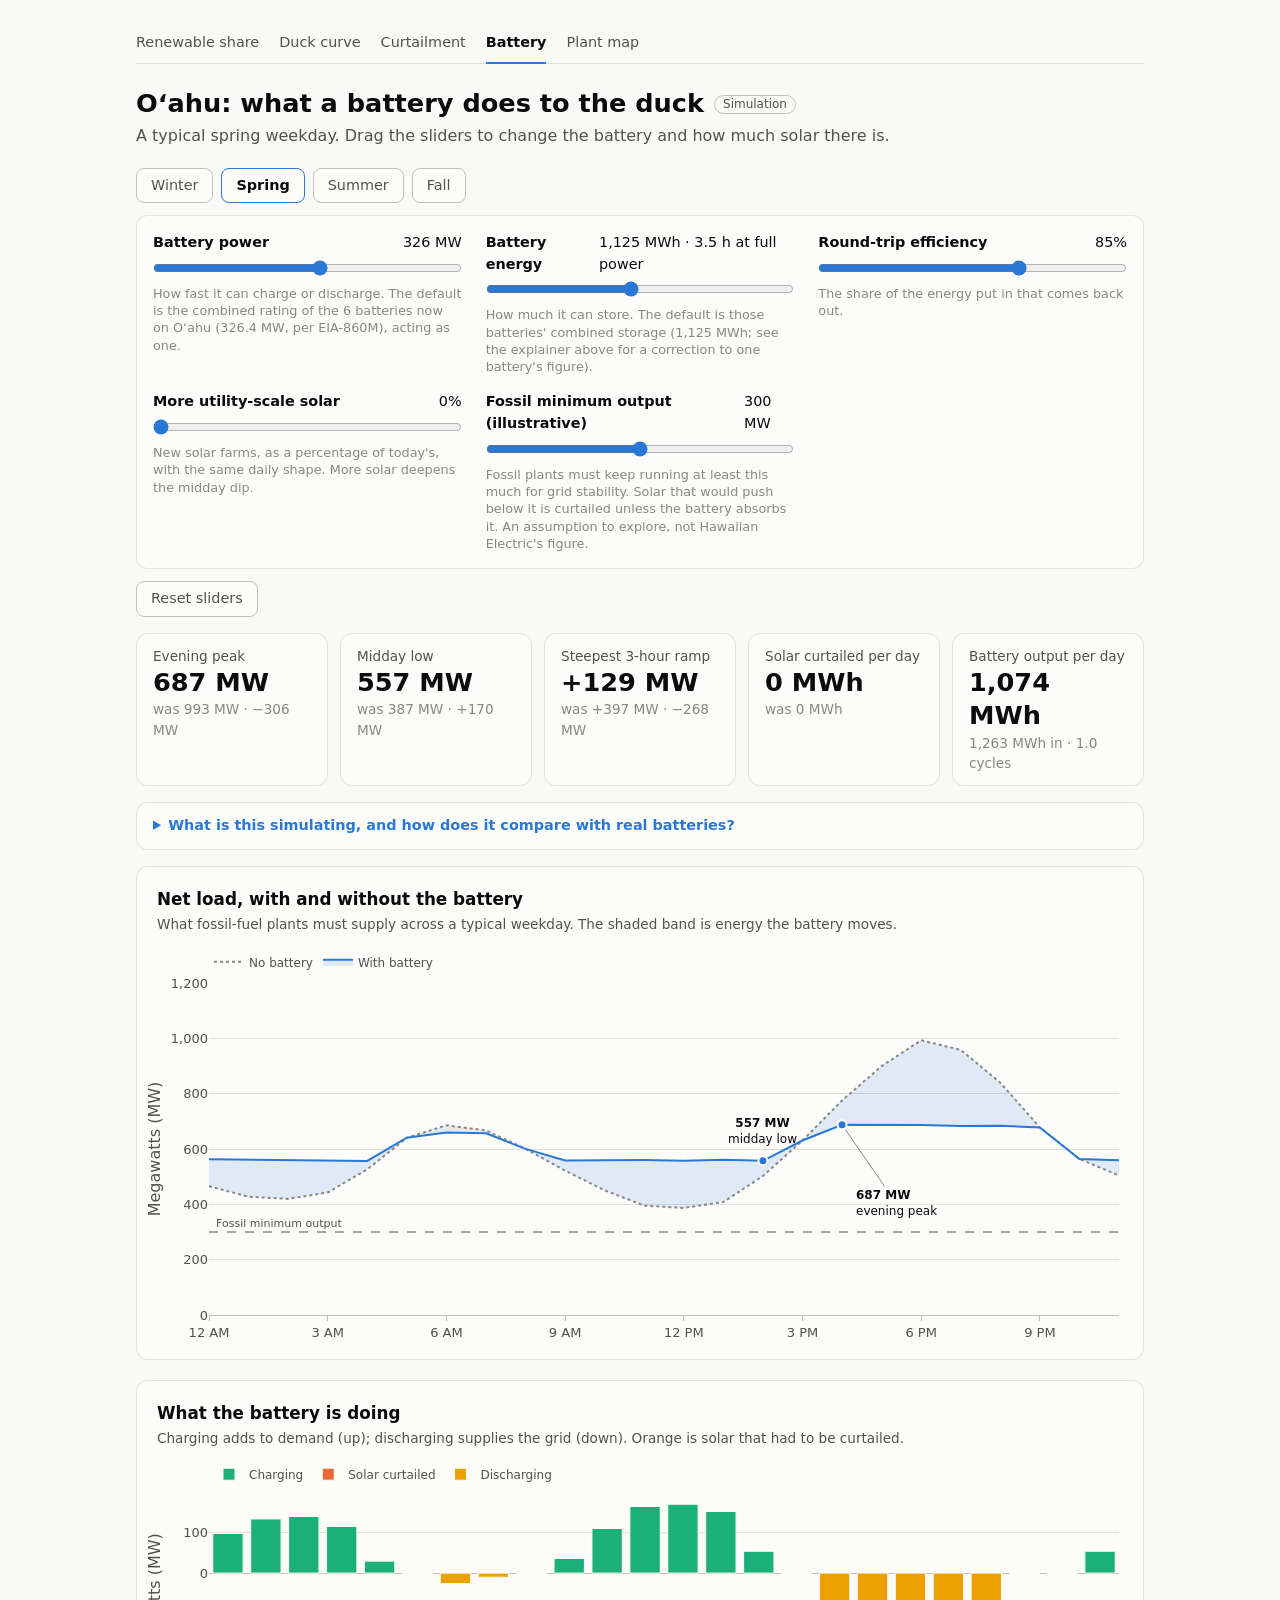
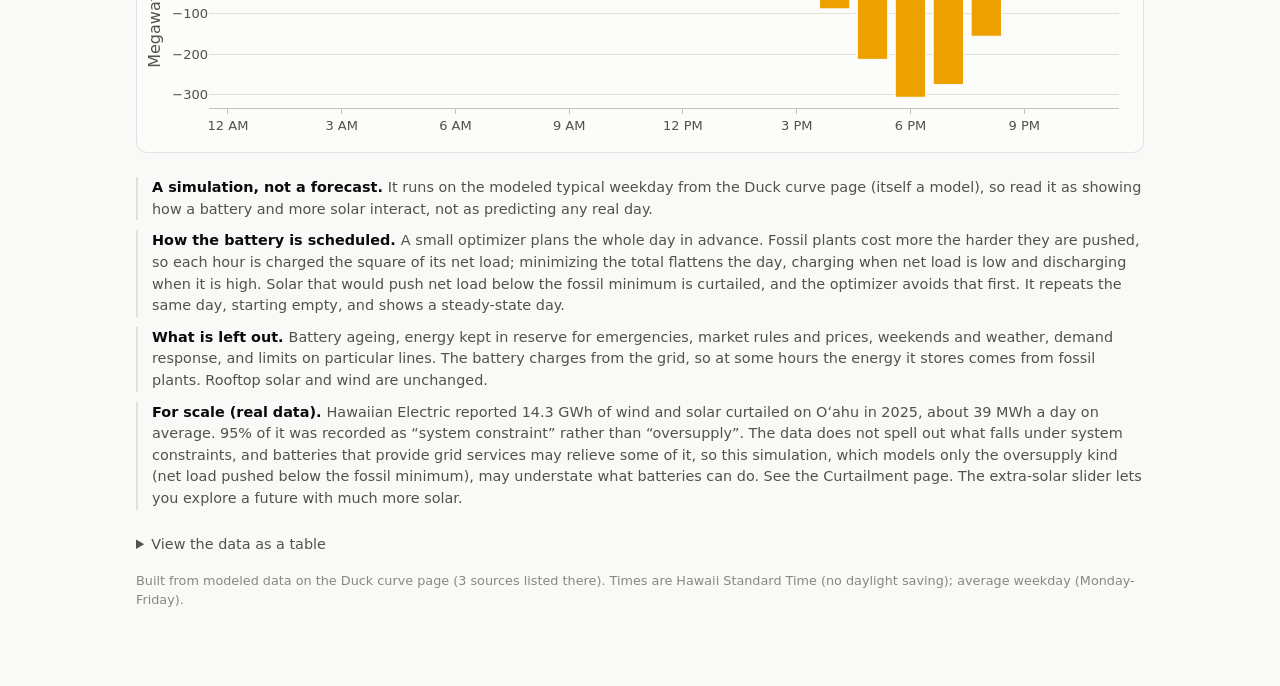
==== web/battery.html @ f2f9162c "init commit 5 tabs for different simulations, data visualization, and info dumps" ====
<!doctype html>
<html lang="en">
  <head>
    <meta charset="utf-8" />
    <meta name="viewport" content="width=device-width, initial-scale=1" />
    <title>Hawaiʻi grid: battery</title>
    <link rel="stylesheet" href="css/style.css" />
    <script src="https://cdn.plot.ly/plotly-2.35.2.min.js" charset="utf-8"></script>
  </head>
  <body>
    <main class="page">
      <nav class="site-nav" aria-label="Charts">
        <a href="index.html">Renewable share</a>
        <a href="duck_curve.html">Duck curve</a>
        <a href="curtailment.html">Curtailment</a>
        <a href="battery.html" aria-current="page">Battery</a>
        <a href="map.html">Plant map</a>
      </nav>

      <h1><span id="title">What a battery does to the duck</span><span class="tag">Simulation</span></h1>
      <p class="subtitle" id="subtitle">Loading…</p>

      <div class="controls" id="season-controls" role="radiogroup" aria-label="Season"></div>

      <div class="sliders" id="sliders"></div>
      <button type="button" class="reset" id="reset">Reset sliders</button>

      <div class="stats" id="stats" aria-live="polite"></div>

      <details class="explainer">
        <summary>What is this simulating, and how does it compare with real batteries?</summary>
        <div id="battery-explainer-body"></div>
      </details>

      <section class="card" style="margin-top: 16px">
        <h2>Net load, with and without the battery</h2>
        <p class="chart-desc">What fossil-fuel plants must supply across a typical weekday. The shaded band is energy the battery moves.</p>
        <div id="chart-net" class="chart" style="height: 420px" role="img"
             aria-label="Line chart of hourly net load with and without the battery."></div>
      </section>

      <section class="card">
        <h2>What the battery is doing</h2>
        <p class="chart-desc">Charging adds to demand (up); discharging supplies the grid (down). Orange is solar that had to be curtailed.</p>
        <div id="chart-battery" class="chart" style="height: 300px" role="img"
             aria-label="Bar chart of hourly battery charging, discharging and curtailed solar."></div>
      </section>

      <ul class="notes" id="notes"></ul>

      <details>
        <summary>View the data as a table</summary>
        <div class="table-wrap">
          <table id="data-table"></table>
        </div>
      </details>

      <p class="source" id="source"></p>
    </main>

    <script type="module" src="js/battery.js"></script>
  </body>
</html>
---- web/css/style.css ----
/* Colors are defined once as roles; dark mode swaps them in one place.
   common.js reads these same variables so the Plotly chart matches the page. */
:root {
  color-scheme: light;
  --page: #f9f9f7;
  --surface: #fcfcfb;
  --text-primary: #0b0b0b;
  --text-secondary: #52514e;
  --muted: #898781;
  --grid: #e1e0d9;
  --axis: #c3c2b7;
  --border: rgba(11, 11, 11, 0.10);
  --series-1: #2a78d6;
  --series-2: #eb6834;
  --series-3: #1baf7a;
  --series-4: #eda100;
  --series-5: #e87ba4;
}

@media (prefers-color-scheme: dark) {
  :root {
    color-scheme: dark;
    --page: #0d0d0d;
    --surface: #1a1a19;
    --text-primary: #ffffff;
    --text-secondary: #c3c2b7;
    --muted: #898781;
    --grid: #2c2c2a;
    --axis: #383835;
    --border: rgba(255, 255, 255, 0.10);
    --series-1: #3987e5;
    --series-2: #d95926;
    --series-3: #199e70;
    --series-4: #c98500;
    --series-5: #d55181;
  }
}

* {
  box-sizing: border-box;
}

body {
  margin: 0;
  background: var(--page);
  color: var(--text-primary);
  font-family: system-ui, -apple-system, "Segoe UI", sans-serif;
  line-height: 1.5;
}

.page {
  max-width: 1040px;
  margin: 0 auto;
  padding: 32px 16px 64px;
}

/* A chart with an "About this data" panel beside it (stacked underneath on narrower screens). */
.page-wide {
  max-width: 1240px;
}

.with-panel {
  display: grid;
  grid-template-columns: minmax(0, 1fr);
  gap: 20px;
  align-items: start;
}

@media (min-width: 1100px) {
  .with-panel {
    grid-template-columns: minmax(0, 1fr) 320px;
  }
}

.info-panel {
  padding: 16px;
  background: var(--surface);
  border: 1px solid var(--border);
  border-radius: 12px;
  font-size: 0.9rem;
}

.info-panel h2 {
  margin: 0 0 8px;
  font-size: 1.05rem;
}

.info-panel h3 {
  margin: 16px 0 4px;
  font-size: 0.9rem;
}

.info-panel p,
.info-panel li {
  margin: 0 0 8px;
  color: var(--text-secondary);
}

.info-panel ul {
  margin: 0;
  padding-left: 18px;
}

.facts {
  margin: 0;
}

.facts dt {
  margin-top: 10px;
  font-weight: 600;
}

.facts dd {
  margin: 2px 0 0;
  color: var(--text-secondary);
}

/* A short "what does this term mean?" box, closed until the reader wants it. */
details.explainer {
  margin: 16px 0 0;
  padding: 12px 16px;
  background: var(--surface);
  border: 1px solid var(--border);
  border-radius: 12px;
  font-size: 0.9rem;
}

details.explainer summary {
  color: var(--series-1);
  font-weight: 600;
}

details.explainer p {
  margin: 8px 0 0;
  color: var(--text-secondary);
}

details.explainer .explainer-sources {
  color: var(--muted);
  font-size: 0.8rem;
}

details.explainer a {
  color: var(--series-1);
}

.info-panel details {
  margin-top: 14px;
  padding-top: 12px;
  border-top: 1px solid var(--grid);
}

.info-panel summary {
  color: var(--series-1);
  font-weight: 600;
}

.site-nav {
  display: flex;
  gap: 20px;
  margin: 0 0 24px;
  border-bottom: 1px solid var(--grid);
  font-size: 0.9rem;
}

.site-nav a {
  padding: 0 0 8px;
  margin-bottom: -1px;
  border-bottom: 2px solid transparent;
  color: var(--text-secondary);
  text-decoration: none;
}

.site-nav a:hover {
  color: var(--text-primary);
}

.site-nav a[aria-current="page"] {
  border-bottom-color: var(--series-1);
  color: var(--text-primary);
  font-weight: 600;
}

.tag {
  display: inline-block;
  margin-left: 10px;
  padding: 1px 8px;
  border: 1px solid var(--axis);
  border-radius: 999px;
  color: var(--text-secondary);
  font-size: 0.75rem;
  font-weight: 500;
  vertical-align: middle;
}

h1 {
  margin: 0 0 4px;
  font-size: 1.6rem;
  font-weight: 600;
  line-height: 1.25;
}

.subtitle {
  margin: 0 0 20px;
  color: var(--text-secondary);
}

.card {
  background: var(--surface);
  border: 1px solid var(--border);
  border-radius: 12px;
  padding: 12px 8px 4px;
}

#chart {
  width: 100%;
  height: 520px;
}

.card + .card {
  margin-top: 20px;
}

.card h2 {
  margin: 8px 12px 0;
  font-size: 1.05rem;
  font-weight: 600;
}

.chart-desc {
  margin: 2px 12px 0;
  color: var(--text-secondary);
  font-size: 0.85rem;
}

.chart {
  width: 100%;
}

.controls {
  display: flex;
  flex-wrap: wrap;
  gap: 8px;
  margin: 0 0 12px;
}

.controls button {
  padding: 6px 14px;
  border: 1px solid var(--axis);
  border-radius: 8px;
  background: var(--surface);
  color: var(--text-secondary);
  font: inherit;
  font-size: 0.9rem;
  cursor: pointer;
}

.controls button:hover {
  background: var(--grid);
}

.controls button[aria-checked="true"] {
  border-color: var(--series-1);
  color: var(--text-primary);
  font-weight: 600;
}

.controls button:focus-visible {
  outline: 2px solid var(--series-1);
  outline-offset: 2px;
}

.sliders {
  display: grid;
  grid-template-columns: repeat(auto-fit, minmax(260px, 1fr));
  gap: 16px 24px;
  padding: 16px;
  background: var(--surface);
  border: 1px solid var(--border);
  border-radius: 12px;
}

.slider-head {
  display: flex;
  justify-content: space-between;
  align-items: baseline;
  gap: 8px;
  font-size: 0.9rem;
}

.slider-head label {
  font-weight: 600;
}

.slider-head output {
  color: var(--text-primary);
  font-variant-numeric: tabular-nums;
}

.slider input[type="range"] {
  width: 100%;
  margin: 6px 0 0;
  accent-color: var(--series-1);
}

.slider-help {
  margin: 2px 0 0;
  color: var(--muted);
  font-size: 0.8rem;
  line-height: 1.35;
}

.reset {
  margin: 12px 0 0;
  padding: 6px 14px;
  border: 1px solid var(--axis);
  border-radius: 8px;
  background: var(--surface);
  color: var(--text-secondary);
  font: inherit;
  font-size: 0.9rem;
  cursor: pointer;
}

.reset:hover {
  background: var(--grid);
}

.stats {
  display: grid;
  grid-template-columns: repeat(auto-fit, minmax(170px, 1fr));
  gap: 12px;
  margin: 16px 0 0;
}

.stat {
  padding: 12px 16px;
  background: var(--surface);
  border: 1px solid var(--border);
  border-radius: 12px;
}

.stat-label {
  color: var(--text-secondary);
  font-size: 0.85rem;
}

.stat-value {
  font-size: 1.6rem;
  font-weight: 600;
  line-height: 1.3;
}

.stat-sub {
  color: var(--muted);
  font-size: 0.85rem;
}

.notes {
  margin: 24px 0 0;
  padding: 0;
  list-style: none;
  color: var(--text-secondary);
  font-size: 0.9rem;
}

.notes li {
  margin: 0 0 10px;
  padding-left: 14px;
  border-left: 2px solid var(--grid);
}

.notes strong {
  color: var(--text-primary);
  font-weight: 600;
}

.source {
  margin-top: 16px;
  color: var(--muted);
  font-size: 0.8rem;
}

details {
  margin-top: 24px;
}

summary {
  cursor: pointer;
  color: var(--text-secondary);
  font-size: 0.9rem;
}

.table-wrap {
  max-height: 360px;
  margin-top: 12px;
  overflow: auto;
  border: 1px solid var(--border);
  border-radius: 8px;
  background: var(--surface);
}

table {
  width: 100%;
  border-collapse: collapse;
  font-size: 0.85rem;
}

th,
td {
  padding: 6px 12px;
  text-align: right;
  font-variant-numeric: tabular-nums;
  white-space: nowrap;
}

th:first-child,
td:first-child {
  text-align: left;
}

thead th {
  position: sticky;
  top: 0;
  background: var(--surface);
  border-bottom: 1px solid var(--axis);
  color: var(--text-secondary);
  font-weight: 600;
}

tbody tr + tr td {
  border-top: 1px solid var(--grid);
}

tbody tr.provisional td {
  color: var(--text-secondary);
  font-style: italic;
}

.error {
  padding: 16px;
  border: 1px solid var(--axis);
  border-radius: 8px;
  background: var(--surface);
  color: var(--text-primary);
}

@media (max-width: 600px) {
  #chart {
    height: 440px;
  }
  h1 {
    font-size: 1.3rem;
  }
}

/* ---- Milestones on the renewable-share chart ---------------------------------------------------------------------- */

.milestones {
  margin-top: 16px;
}

.milestones h2 {
  margin: 0 0 4px;
  font-size: 1.05rem;
}

.milestone-hint {
  margin: 0 0 8px;
  color: var(--muted);
  font-size: 0.85rem;
}

.milestone-buttons {
  display: flex;
  flex-wrap: wrap;
  gap: 6px;
}

.milestone-buttons button {
  padding: 4px 10px;
  border: 1px solid var(--axis);
  border-radius: 8px;
  background: var(--surface);
  color: var(--text-secondary);
  font: inherit;
  font-size: 0.85rem;
  cursor: pointer;
}

.milestone-buttons button:hover {
  background: var(--grid);
}

.milestone-buttons button[aria-pressed="true"] {
  border-color: var(--series-2);
  color: var(--text-primary);
  font-weight: 600;
}

.milestone-buttons button:focus-visible {
  outline: 2px solid var(--series-1);
  outline-offset: 2px;
}

.has-milestones .rangeslider-rangeplot .scatterlayer .trace:last-child {
  display: none;
}

/* Space between the buttons and the card, empty or not. (The empty card's own class would otherwise pull it up to 2px.) */
.milestones .milestone-card {
  margin-top: 22px;
}

.milestone-card h3 {
  margin: 0;
  font-size: 1.05rem;
}

.milestone-card p {
  margin: 6px 0 0;
}

/* ---- Plant map ---------------------------------------------------------------------------------------------- */

.time-controls {
  display: flex;
  align-items: center;
  gap: 12px;
  margin: 0 0 12px;
}

.time-controls button {
  padding: 6px 14px;
  border: 1px solid var(--axis);
  border-radius: 8px;
  background: var(--surface);
  color: var(--text-primary);
  font: inherit;
  font-size: 0.9rem;
  cursor: pointer;
  white-space: nowrap;
}

.time-controls button:hover {
  background: var(--grid);
}

.time-controls input[type="range"] {
  flex: 1;
  min-width: 0;
  accent-color: var(--series-1);
}

.time-controls output {
  min-width: 88px;
  font-weight: 600;
  font-variant-numeric: tabular-nums;
  text-align: right;
}

.time-note {
  margin: -4px 0 12px;
  color: var(--muted);
  font-size: 0.8rem;
}

/* Past the last month EIA has records for, the map is showing plans, and says so. */
.time-note-plan {
  color: var(--text-secondary);
}

#map {
  width: 100%;
  height: 560px;
  border: 1px solid var(--border);
  border-radius: 12px;
  background: var(--surface);
}

.stats-compact {
  grid-template-columns: 1fr;
  margin: 0 0 12px;
}

.group-table {
  width: 100%;
  border-collapse: collapse;
  font-size: 0.85rem;
}

.group-table th,
.group-table td {
  padding: 5px 4px;
  white-space: nowrap;
}

.group-table th:first-child,
.group-table td:first-child {
  text-align: left;
}

.group-table tbody tr + tr td {
  border-top: 1px solid var(--grid);
}

.swatch {
  display: inline-block;
  width: 10px;
  height: 10px;
  margin-right: 8px;
  border-radius: 50%;
}

.panel-note {
  margin: 12px 0 0;
  color: var(--muted);
  font-size: 0.8rem;
}

.plant-card {
  margin-top: 16px;
  padding: 12px 16px;
  background: var(--surface);
  border: 1px solid var(--border);
  border-radius: 12px;
  font-size: 0.9rem;
}

.plant-card h2 {
  margin: 0;
  font-size: 1.05rem;
}

.plant-card-meta,
.plant-card-empty {
  margin: 2px 0 8px;
  color: var(--text-secondary);
}

.plant-card-note {
  margin: 8px 0 0;
  color: var(--muted);
  font-size: 0.8rem;
}

.unit-table {
  width: 100%;
  border-collapse: collapse;
  font-size: 0.85rem;
}

.unit-table th,
.unit-table td {
  padding: 4px 8px;
  white-space: nowrap;
}

.unit-table th:nth-child(-n + 2),
.unit-table td:nth-child(-n + 2) {
  text-align: left;
}

.unit-not-now td {
  color: var(--muted);
}

.unit-now td {
  color: var(--text-primary);
  font-weight: 600;
}

/* Planned, not built yet: shown on the map on this date, but not in service. */
.unit-planned td {
  color: var(--text-secondary);
  font-style: italic;
}

.plant-card .unit-table {
  display: block;
  overflow-x: auto;
}

.link-button {
  padding: 0;
  border: 0;
  background: none;
  color: var(--series-1);
  font: inherit;
  text-align: left;
  text-decoration: underline;
  cursor: pointer;
}

.leaflet-tooltip {
  background: var(--surface);
  border-color: var(--axis);
  color: var(--text-primary);
  font-family: system-ui, -apple-system, "Segoe UI", sans-serif;
  font-size: 0.85rem;
}

@media (max-width: 600px) {
  #map {
    height: 420px;
  }
  /* Play, Today and the date on one row; the slider gets a full row of its own beneath them. */
  .time-controls {
    flex-wrap: wrap;
  }
  .time-controls input[type="range"] {
    order: 3;
    flex: 1 0 100%;
  }
  .time-controls output {
    margin-left: auto;
  }
}

/* OpenStreetMap's tiles are light only: in dark mode, invert and dim them (the circles are in another pane, so
   they keep their colors). */
@media (prefers-color-scheme: dark) {
  .leaflet-tile-pane {
    filter: invert(1) hue-rotate(180deg) brightness(0.85) contrast(0.9);
  }

  .leaflet-container {
    background: var(--surface);
  }
}
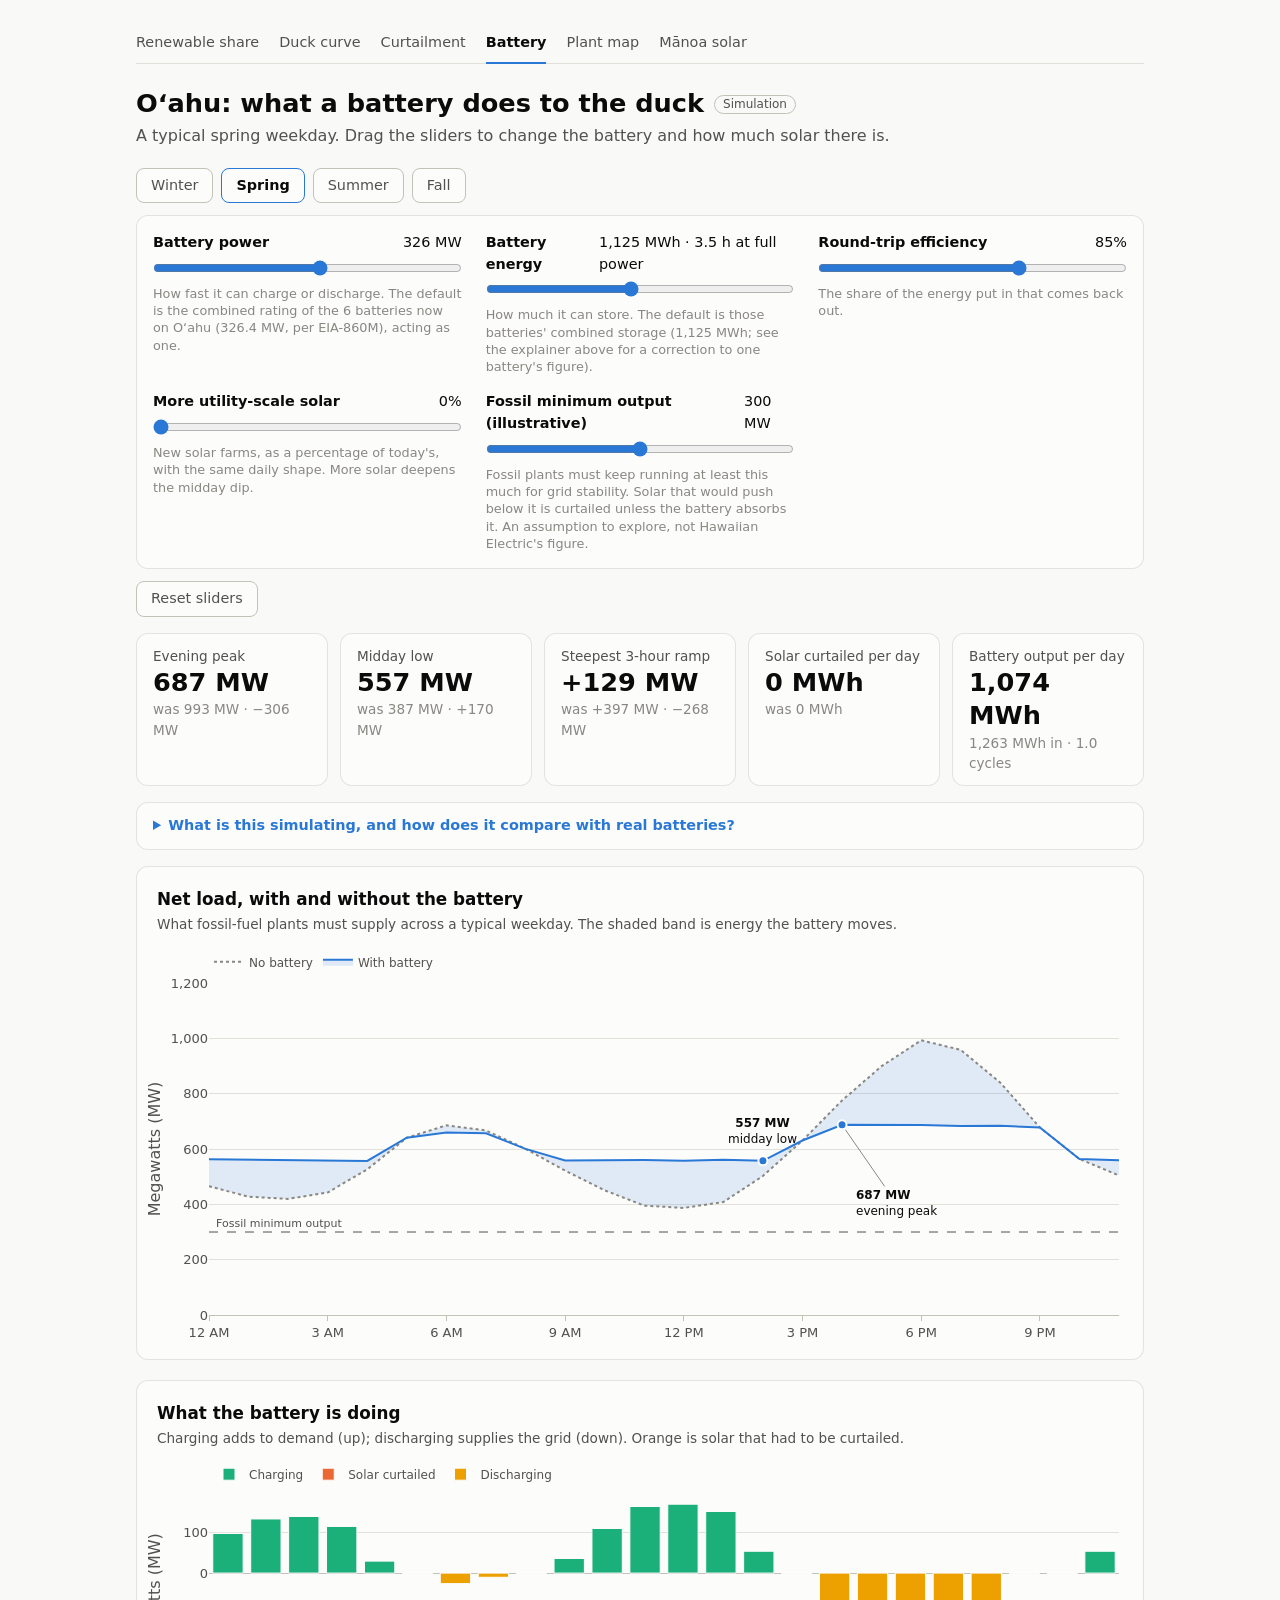
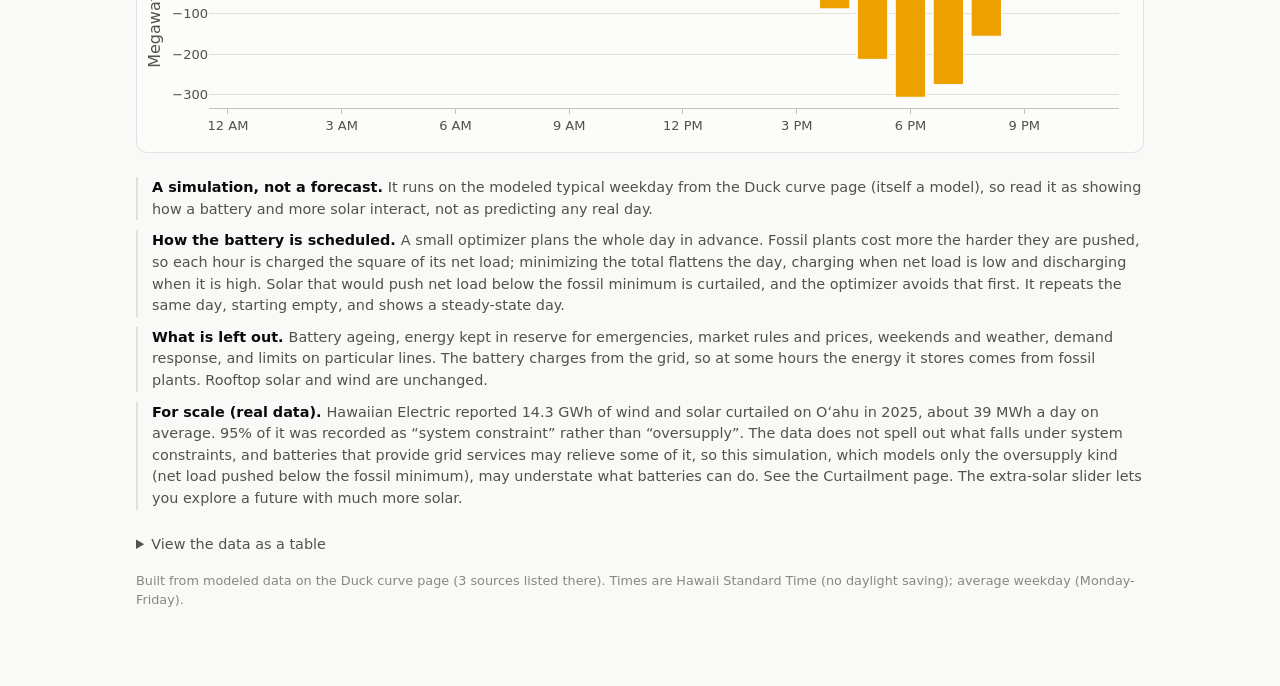
==== commit f2c2446e: "new push" ====
--- a/web/battery.html
+++ b/web/battery.html
@@ -15,6 +15,7 @@
         <a href="curtailment.html">Curtailment</a>
         <a href="battery.html" aria-current="page">Battery</a>
         <a href="map.html">Plant map</a>
+        <a href="manoa.html">Mānoa solar</a>
       </nav>
 
       <h1><span id="title">What a battery does to the duck</span><span class="tag">Simulation</span></h1>
--- a/web/css/style.css
+++ b/web/css/style.css
@@ -163,6 +163,14 @@
   font-size: 0.9rem;
 }
 
+/* With six pages the links no longer fit on one line of a phone: let them wrap onto a second line. */
+@media (max-width: 600px) {
+  .site-nav {
+    flex-wrap: wrap;
+    gap: 6px 16px;
+  }
+}
+
 .site-nav a {
   padding: 0 0 8px;
   margin-bottom: -1px;
@@ -270,6 +278,26 @@
   outline-offset: 2px;
 }
 
+/* A label beside a group of choice buttons (the Mānoa page has four such groups; role="checkbox" toggles reuse the
+   same aria-checked styling as the role="radio" groups). */
+.control-group {
+  display: flex;
+  flex-wrap: wrap;
+  align-items: center;
+  gap: 4px 12px;
+  margin: 0 0 12px;
+}
+
+.control-group .controls {
+  margin: 0;
+}
+
+.control-label {
+  min-width: 68px;
+  color: var(--muted);
+  font-size: 0.85rem;
+}
+
 .sliders {
   display: grid;
   grid-template-columns: repeat(auto-fit, minmax(260px, 1fr));
@@ -331,6 +359,18 @@
   grid-template-columns: repeat(auto-fit, minmax(170px, 1fr));
   gap: 12px;
   margin: 16px 0 0;
+}
+
+/* The Mānoa page, with both estimates shown: a fixed 5 columns so each estimate's peak/energy/width/capacity-factor/
+   peak-sun-hours tiles form their own row, lined up under the same headings instead of wrapping wherever they fit. */
+.stats.paired {
+  grid-template-columns: repeat(5, minmax(0, 1fr));
+}
+
+@media (max-width: 600px) {
+  .stats.paired {
+    grid-template-columns: repeat(2, minmax(0, 1fr));
+  }
 }
 
 .stat {
